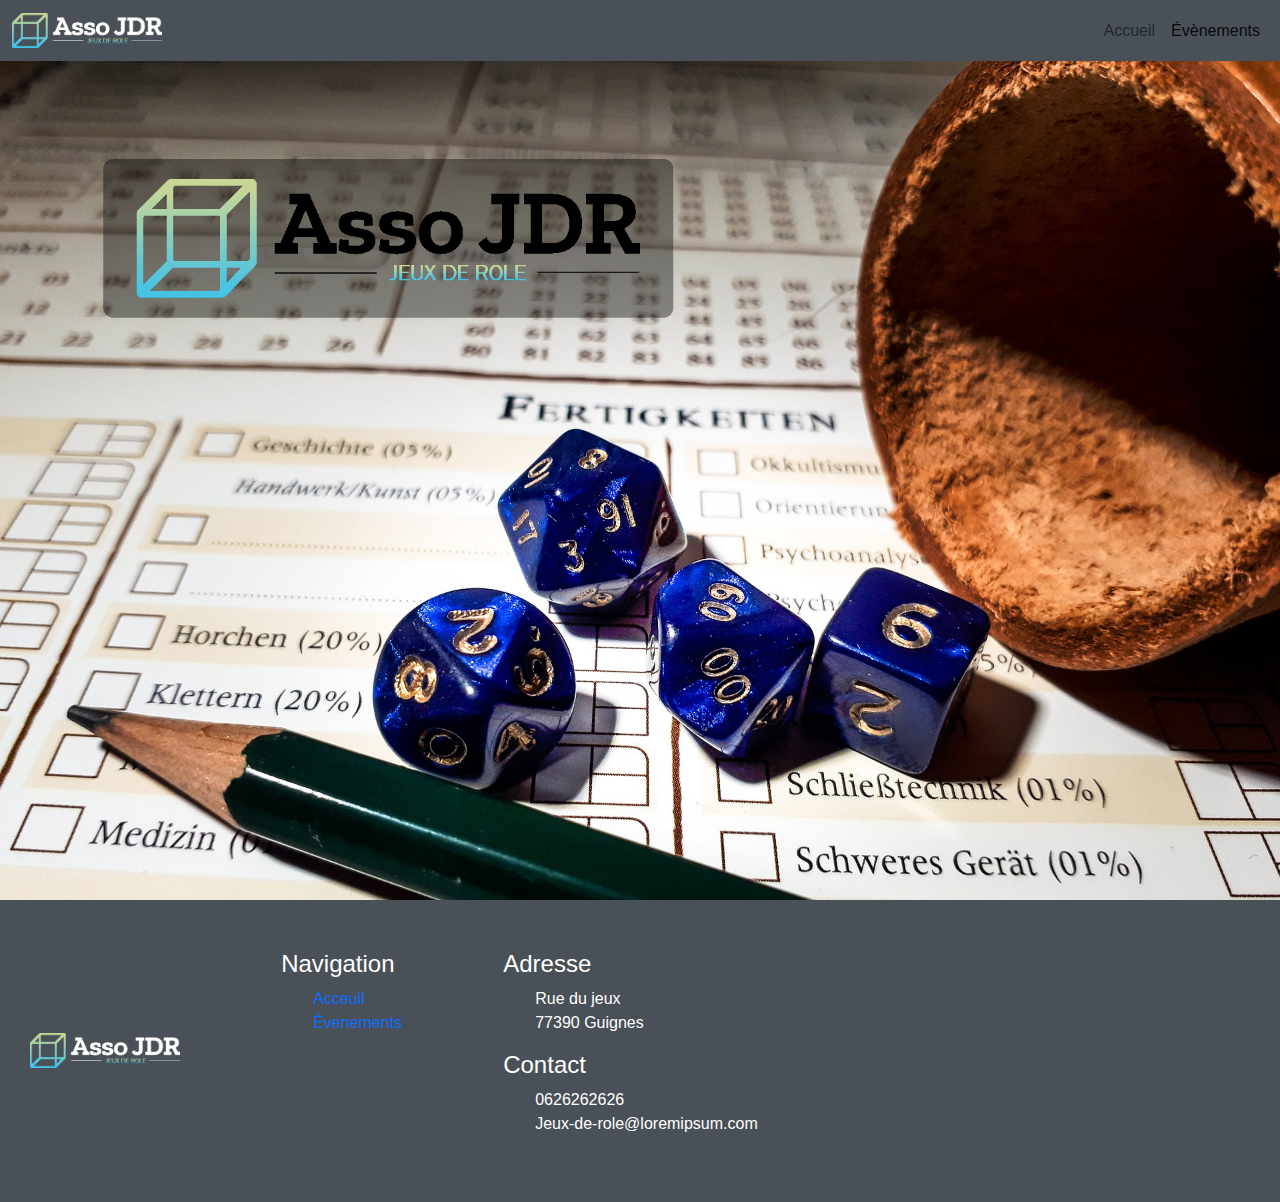
==== src/pages/event.html @ a0a7f938 "#8 Event" ====
<!DOCTYPE html>
<html lang="fr">
<head>
    <meta charset="UTF-8">
  <meta http-equiv="X-UA-Compatible" content="IE=edge">
  <meta name="viewport" content="width=device-width, initial-scale=1.0">

  <!-- Title / Description / Icone -->
  <title>Asso-JDR | Évènements</title>
  <meta name="description" content="Association rassemblant des passionner du jeu de rôle de table ou papier. | Retrouver sur cette page tous les événements à venir concernant la pratique du jeu de rôle.">
  <link rel="icon" href="../assets/logo/Tabs-logo.png">

  <!-- CSS -->
  <link rel="stylesheet" href="../Bootstrap/css/bootstrap.min.css">
  <link rel="stylesheet" href="css/event.css">
  <link rel="stylesheet" href="../css/index.css">
  <link rel="stylesheet" href="../css/header.css">
  <link rel="stylesheet" href="../css/footer.css">
  
  <!-- JAVASCRIPT -->
  <script src="../Bootstrap/js/bootstrap.min.js" defer></script>
</head>
<body>
    
    <header>

        <nav class="navbar navbar-expand-lg d-flex justify-content-between">
          <div class="container-fluid">
            <a class="navbar-brand" href="/">
              <img class="navbar-logo" src="../assets/logo/Asso-JDR-logo.png" alt="Asso JDR" width="150" height="35">
            </a>
            <button class="navbar-toggler" type="button" data-bs-toggle="collapse" data-bs-target="#navbarNav"
              aria-controls="navbarNav" aria-expanded="false" aria-label="Toggle navigation">
              <span class="navbar-toggler-icon"></span>
            </button>
            <div class="collapse navbar-collapse d-flex-lg justify-content-lg-end" id="navbarNav">
              <ul class="navbar-nav">
                <li class="nav-item">
                  <a class="nav-link text-center" aria-current="page" href="/">Accueil</a>
                </li>
                <li class="nav-item">
                  <a class="nav-link active text-center" href="event.html">Évènements</a>
                </li>
              </ul>
            </div>
          </div>
        </nav>
    
        <div class="header-content">
          <img class="image-presentation-1" src="../assets/img/presentation 1_2.jpg" alt="Image de presentation Asso JDR">
    
          <span class="head-separation"></span>
    
        </div>
    
    </header>

    <footer>
        <section>
          <img src="../assets/logo/Asso-JDR-logo.png" alt="Asso-JDR" width="150" height="35">
        </section>
        <section>
          <h4>Navigation</h4>
          <nav>
            <ul class="footer-nav">
              <li><a href="index.html">Acceuil</a></li>
              <li><a href="#">Évenements</a></li>
            </ul>
          </nav>
        </section>
        <section>
          <div>
            <h4>Adresse</h4>
            <ul>
              <li>Rue du jeux</li>
              <li>77390 Guignes</li>
            </ul>
          </div>
          <div>
            <h4>Contact</h4>
            <ul>
              <li>0626262626</li>
              <li>Jeux-de-role@loremipsum.com</li>
            </ul>
          </div>
        </section>
        <section>
          <iframe src="https://www.google.com/maps/embed?pb=!1m18!1m12!1m3!1d2636.804108152598!2d2.798997715935182!3d48.63273052452254!2m3!1f0!2f0!3f0!3m2!1i1024!2i768!4f13.1!3m3!1m2!1s0x47ef5588c4fbda25%3A0x734cc25dc79d7ba1!2sRue%20du%20Jeu%2C%2077390%20Guignes!5e0!3m2!1sfr!2sfr!4v1670507199453!5m2!1sfr!2sfr" width="100%" height="100%" style="border:0;" allowfullscreen="" loading="lazy" referrerpolicy="no-referrer-when-downgrade"></iframe>
        </section>
    </footer>
</body>
</html>
---- src/css/index.css ----
/* general / reset */

*,li, a {
    font-family: 'Segoe UI', Tahoma, Geneva, Verdana, sans-serif;
    margin: 0;
    padding: 0;
    color: white;
    text-decoration: none;
    list-style: none;
}

p {
    color: var(--bs-gray-600);
    font-size: 12px;
    font-weight: 600;
}

h1, h3 {
    font-weight: bold;
}

h1 {
    font-size: 28px;
}

h2 {
    color: var(--bs-primary);
    font-size: 12px;
    font-weight: bold;
    width: 100%;
    text-align: center;
    padding-bottom: 45px;
}

h3 {
    font-size: 16px;
}

body {
    background: var(--bs-body-color);
    overflow-x: hidden;
}

.img-border {
    background: transparent;
    border: solid 1px var(--bs-white);
    border-bottom-right-radius: 10px;
    width: 100%;
    height: 100%;
}

.img-design-border {
    position: relative;
}

.img-design-border>div {
    position: absolute;
    top: 0;
    left: 0;
    border-bottom-right-radius: 15px;
    border-top-left-radius: 15px;
    width: 95%;
    height: 95%;
    overflow: hidden;
}

.img-design-border>div>img {
    width: 100%;
    height: 100%;
    object-fit: cover;
}

.img-design-border>span {
    display: inline-block;
    background: transparent;
    border: solid 1px var(--bs-white);
    border-bottom-right-radius: 15px;
    position: absolute;
    top: 15px;
    left: 15px;
    width: 95%;
    height: 95%;
}

@media screen and (min-width: 700px) {

    h1 {
        font-size: 48px;
    }
    h3 {
        font-size: 32px;
    }
    
    h2 {
        font-size: 24px;
    }

    p {
        font-size: 20px;
    }
    
    .img-design-border>span {
        border-width: 2px;
    }

    .img-design-border>div {
        border-bottom-right-radius: 25px;
        border-top-left-radius: 25px;
    }

    .img-design-border>span {
        border-bottom-right-radius: 25px;
        top: 25px;
        left: 25px;
    }
}
---- src/css/header.css ----
/* headder */

/** navbar **/

.navbar {
    background-color: var(--bs-gray-700);
}

.navbar-logo {
    width: 150px;
    height: auto;
}

/** Header content **/

.header-content {
    display: flex;
    flex-direction: column;
    align-items: center;
    gap: 20px;
}
.image-presentation-1 {
    width: 100%;
    height: auto;
    overflow-x: hidden;
}

.head-separation {
    background: var(--bs-primary);
    height: 2px;
    width: 50vw;
}

/*** Header text ***/

.header-text {
    padding: 0 50px;
}

@media screen and (min-width: 700px) {

    .head-separation {
        display: none;
    }

    .header-text {
        position: absolute;
        top: 45vw;
        background: rgba(0, 0, 0, 0.4);
        backdrop-filter: blur(3px);
        border-radius: 15px;
        padding: 20px 60px;
        width: 650px;
    }
    .header-text>p {
        color: white;
    }
}

/** tablette to desktop 1240px **/

@media screen and (min-width: 1240px) {

    header {
        max-height: 100vh;
        overflow-y: hidden;
    }

    .header-text {
        top: 600px;
    }
}
---- src/css/footer.css ----
footer {
    background-color: var(--bs-gray-700);
    padding: 50px 30px;
    display: grid;
    grid-template-columns: 50% 50%;
    grid-template-rows: auto auto auto;
    gap: 10px;
    font-size: 0.8em;
}

.footer-nav>li>a {
    color: var(--bs-primary);
}

footer>section:first-child {
    display: flex;
    align-items: center;
    height: 100%;
}

@media screen and (min-width: 1240px) {

    footer {
        font-size: 1em;
        grid-template-columns: auto auto auto auto;
        grid-template-rows: auto;
    }
}
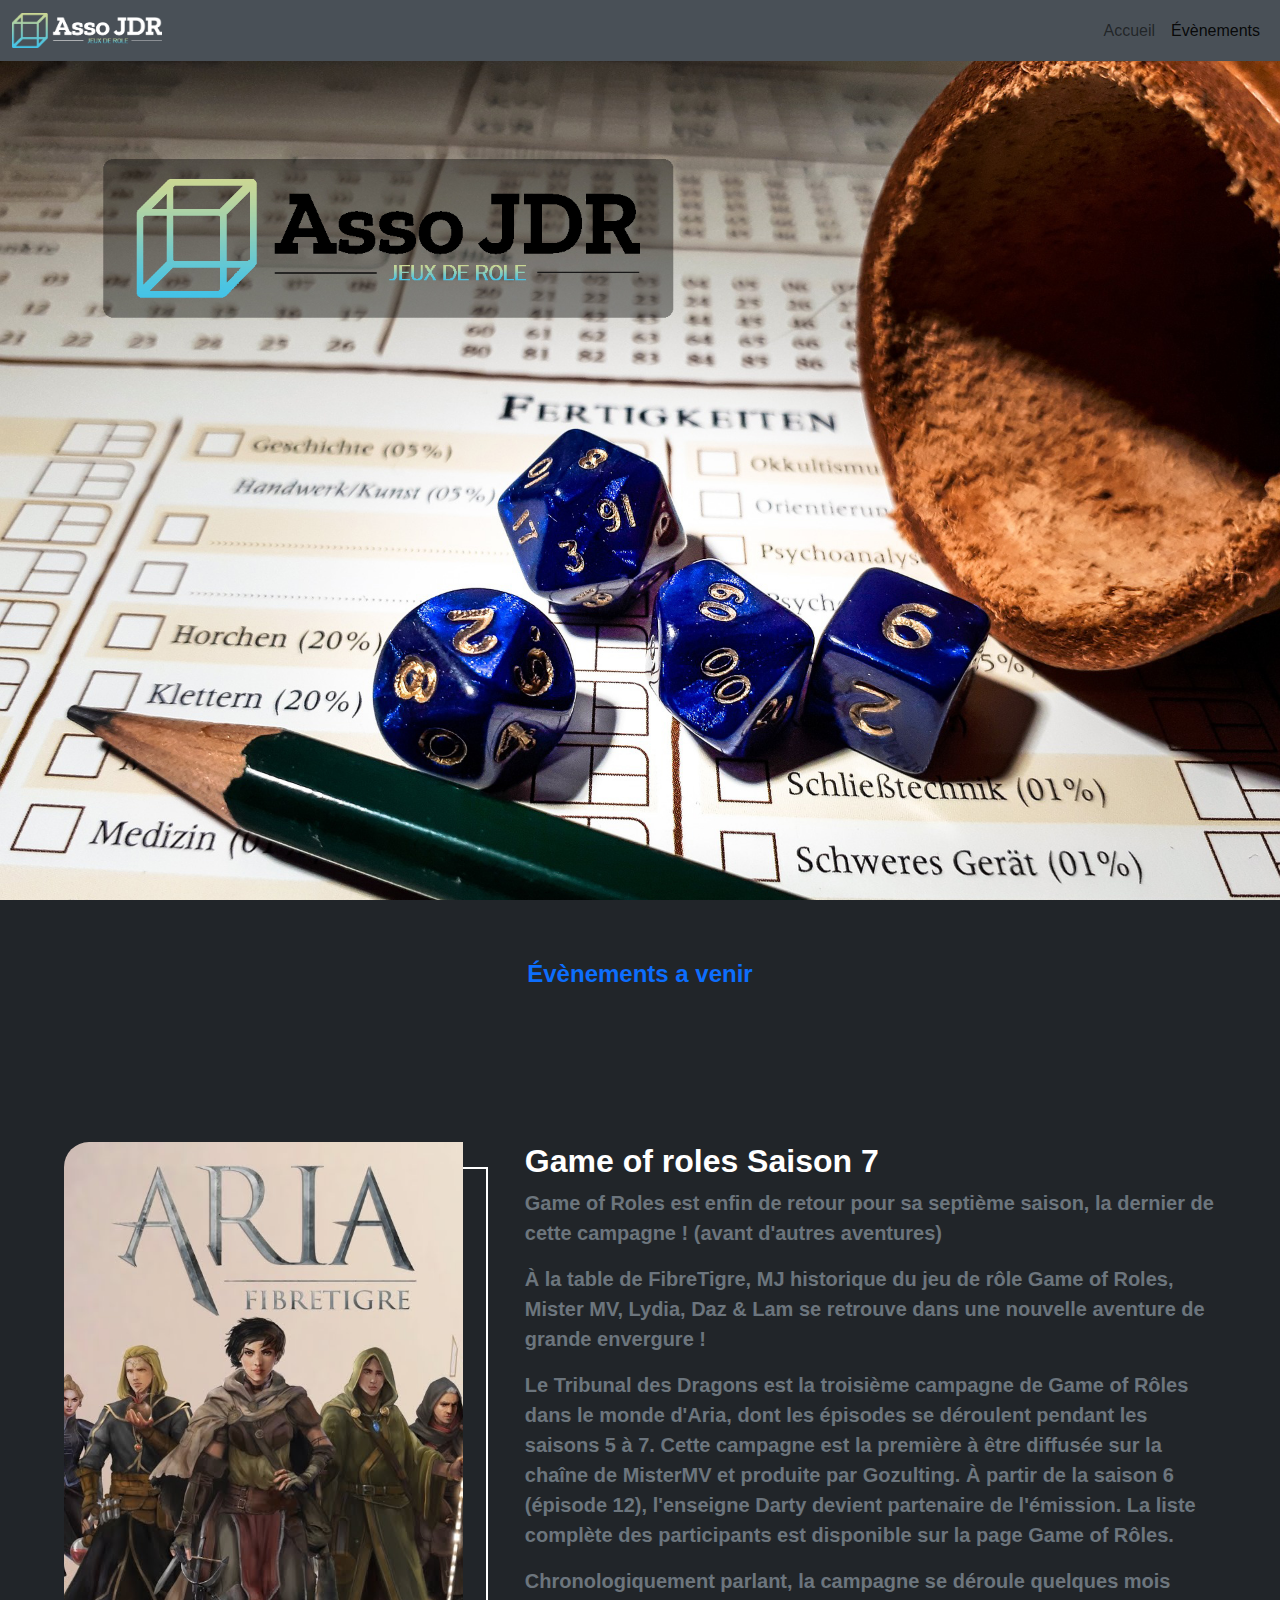
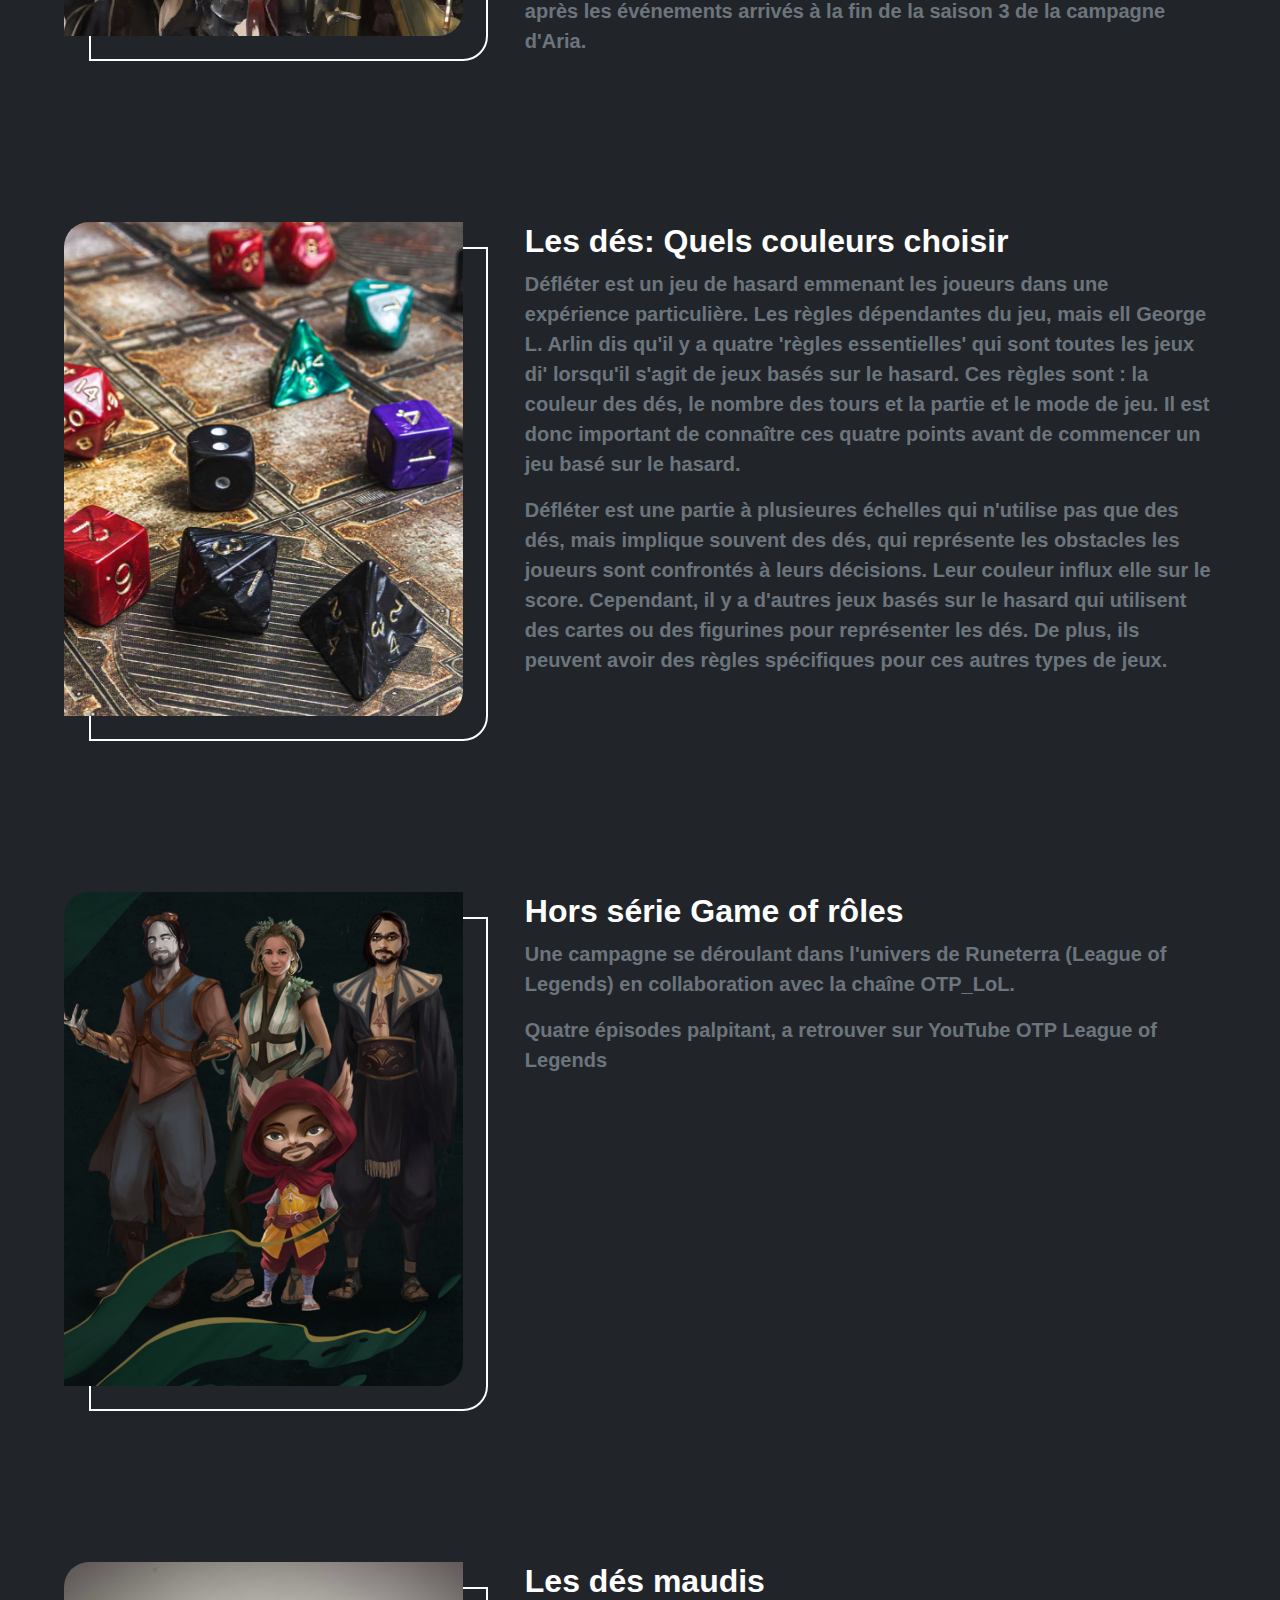
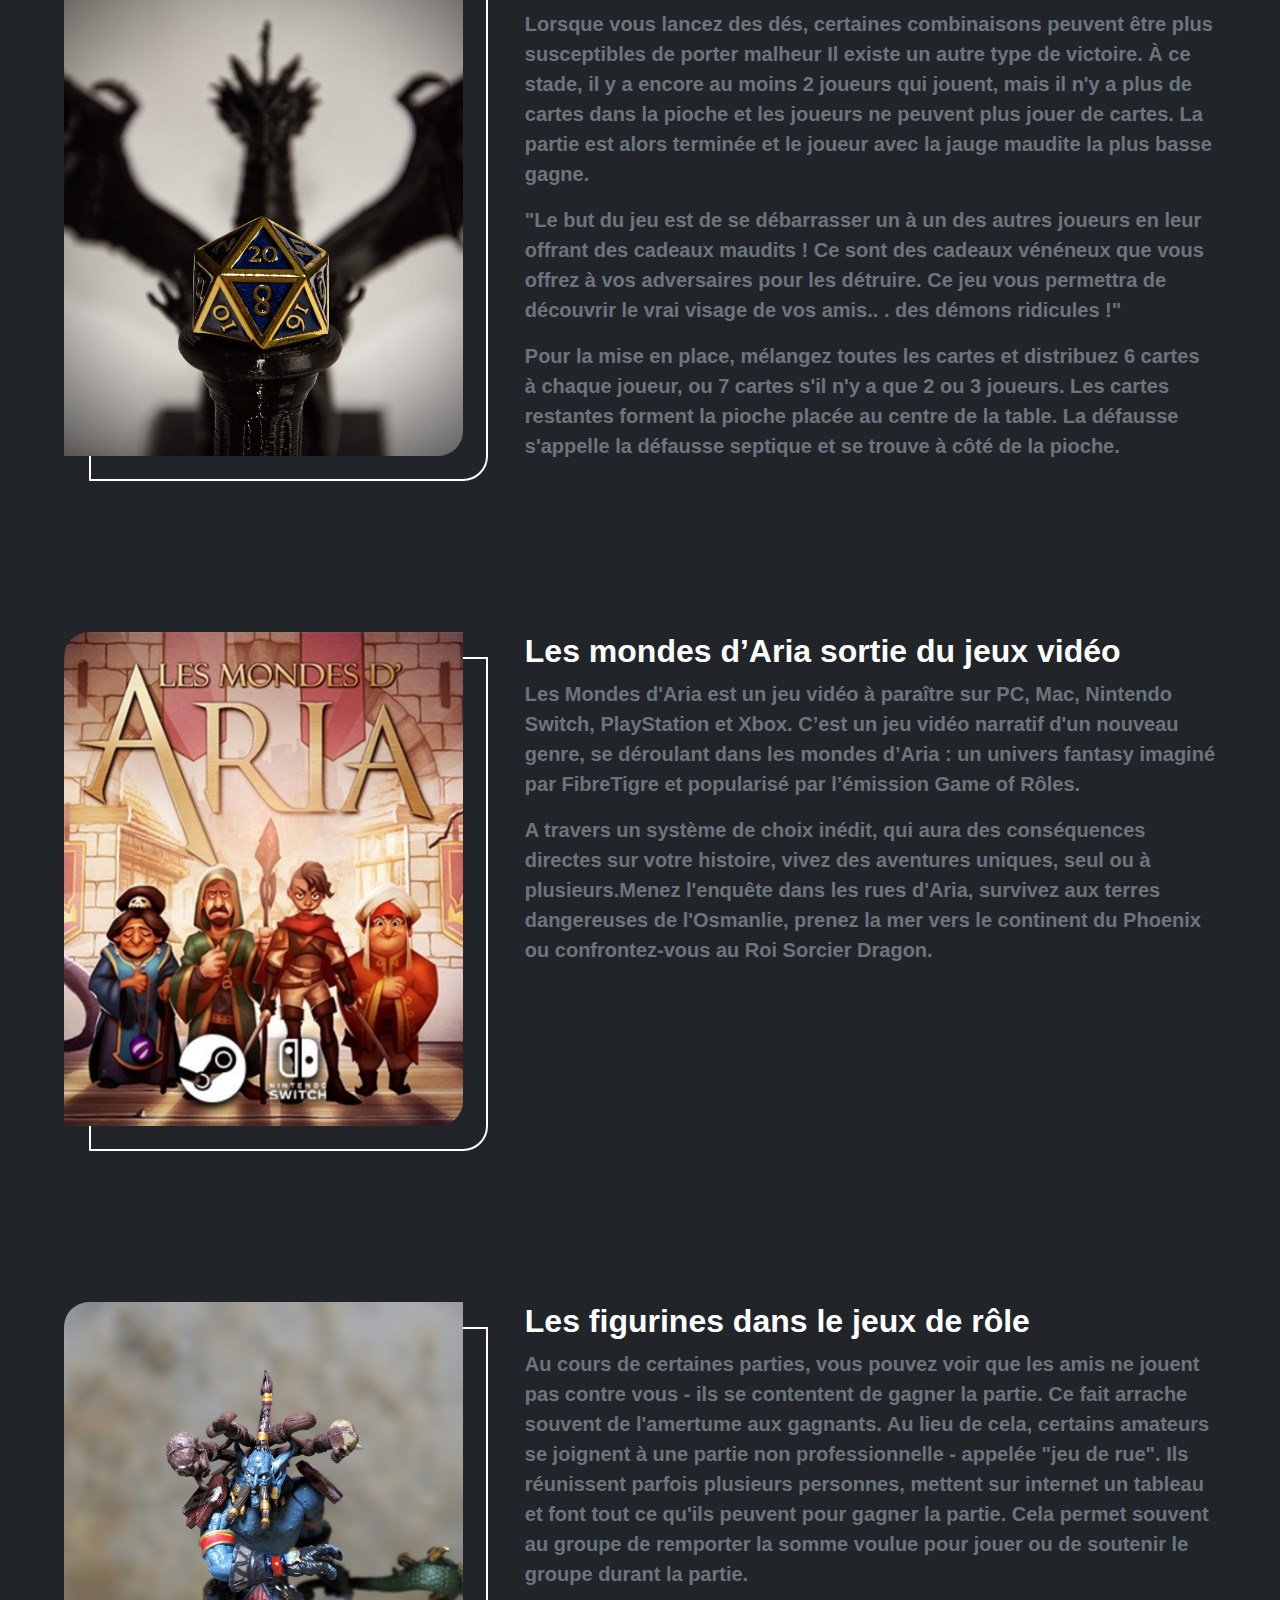
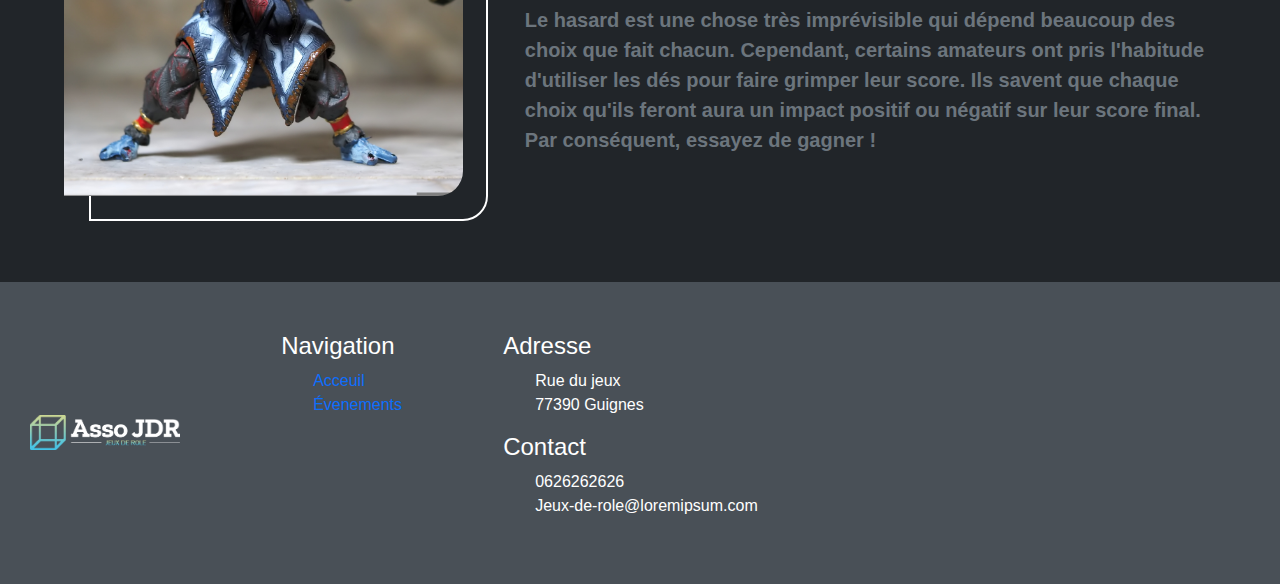
==== commit 52ec3b29: "#8 Event Responsive Link" ====
--- a/src/pages/event.html
+++ b/src/pages/event.html
@@ -16,6 +16,7 @@
   <link rel="stylesheet" href="../css/index.css">
   <link rel="stylesheet" href="../css/header.css">
   <link rel="stylesheet" href="../css/footer.css">
+  <link rel="stylesheet" href="../css/main.css">
   
   <!-- JAVASCRIPT -->
   <script src="../Bootstrap/js/bootstrap.min.js" defer></script>
@@ -55,6 +56,135 @@
     
     </header>
 
+    <main class="event-page">
+        <h2>Évènements a venir</h2>
+
+        <div class="art-event-page">
+            <article id="event-1">
+                <section class="img-design-border">
+                    <span></span>
+                    <div>
+                        <img src="../assets/img/event-1.jpg" alt="Game of roles Saison 7" width="160" height="200">
+                    </div>
+                </section>
+    
+                <section>
+                    <h3>Game of roles Saison 7</h3>
+                    <p>
+                        Game of Roles est enfin de retour pour sa septième saison, la dernier de    cette campagne ! (avant d'autres aventures)
+                    </p>
+                    <p>
+                        À la table de FibreTigre, MJ historique du jeu de rôle Game of Roles, Mister MV, Lydia, Daz & Lam se retrouve dans une nouvelle aventure de grande envergure !
+                    </p>
+                    <p>
+                        Le Tribunal des Dragons est la troisième campagne de Game of Rôles dans le monde d'Aria, dont les épisodes se déroulent pendant les saisons 5 à 7.
+                        Cette campagne est la première à être diffusée sur la chaîne de MisterMV et produite par Gozulting. À partir de la saison 6 (épisode 12), l'enseigne Darty devient partenaire de l'émission.
+                        La liste complète des participants est disponible sur la page Game of Rôles.
+                    </p>
+                    <p>
+                        Chronologiquement parlant, la campagne se déroule quelques mois après les événements arrivés à la fin de la saison 3 de la campagne d'Aria.    
+                    </p>
+                </section>
+            </article>
+    
+            <article id="event-2">
+                <section class="img-design-border">
+                    <span></span>
+                    <div>
+                        <img src="../assets/img/event-2.jpg" alt="Les dés: Quels couleurs choisir" width="160" height="200">
+                    </div>
+                </section>
+    
+                <section>
+                    <h3>Les dés: Quels couleurs choisir</h3>
+                    <p>
+                        Défléter est un jeu de hasard emmenant les joueurs dans une expérience particulière. Les règles dépendantes du jeu, mais ell George L. Arlin dis qu'il y a quatre 'règles essentielles' qui sont toutes les jeux di' lorsqu'il s'agit de jeux basés sur le hasard. Ces règles sont : la couleur des dés, le nombre des tours et la partie et le mode de jeu. Il est donc important de connaître ces quatre points avant de commencer un jeu basé sur le hasard.
+                    </p>
+                    <p>
+                        Défléter est une partie à plusieures échelles qui n'utilise pas que des dés, mais implique souvent des dés, qui représente les obstacles les joueurs sont confrontés à leurs décisions. Leur couleur influx elle sur le score. Cependant, il y a d'autres jeux basés sur le hasard qui utilisent des cartes ou des figurines pour représenter les dés. De plus, ils peuvent avoir des règles spécifiques pour ces autres types de jeux.
+                    </p>
+                </section>
+            </article>
+    
+            <article id="event-3">
+                <section class="img-design-border">
+                    <span></span>
+                    <div>
+                        <img src="../assets/img/event-3.png" alt="Hors série Game of rôles" width="160" height="200">
+                    </div>
+                </section>
+                <section>
+                    <h3>Hors série Game of rôles</h3>
+                    <p>
+                        Une campagne se déroulant dans l'univers de Runeterra (League of Legends) en collaboration avec la chaîne OTP_LoL.
+                    </p>
+                    <p>
+                        Quatre épisodes palpitant, a retrouver sur YouTube OTP League of Legends
+                    </p>
+                </section>
+            </article>
+    
+            <article id="event-4">
+                <section class="img-design-border">
+                    <span></span>
+                    <div>
+                        <img src="../assets/img/event-4.jpg" alt="Les dés maudis" width="160" height="200">
+                    </div>
+                </section>
+                <section>
+                    <h3>Les dés maudis</h3>
+                    <p>
+                        Lorsque vous lancez des dés, certaines combinaisons peuvent être plus susceptibles de porter malheur
+    Il existe un autre type de victoire. À ce stade, il y a encore au moins 2 joueurs qui jouent, mais il n'y a plus de cartes dans la pioche et les joueurs ne peuvent plus jouer de cartes. La partie est alors terminée et le joueur avec la jauge maudite la plus basse gagne.
+                    </p>
+                    <p>
+                        "Le but du jeu est de se débarrasser un à un des autres joueurs en leur offrant des cadeaux maudits ! Ce sont des cadeaux vénéneux que vous offrez à vos adversaires pour les détruire. Ce jeu vous permettra de découvrir le vrai visage de vos amis.. . des démons ridicules !"
+                    </p>
+                    <p>
+                        Pour la mise en place, mélangez toutes les cartes et distribuez 6 cartes à chaque joueur, ou 7 cartes s'il n'y a que 2 ou 3 joueurs. Les cartes restantes forment la pioche placée au centre de la table. La défausse s'appelle la défausse septique et se trouve à côté de la pioche.
+                    </p>
+                </section>
+            </article>
+    
+            <article id="event-5">
+                <section class="img-design-border">
+                    <span></span>
+                    <div>
+                        <img src="../assets/img/event-5.jpg" alt="Les mondes d’Aria sortie du jeux vidéo" width="160" height="200" >
+                    </div>
+                </section>
+                <section>
+                    <h3>Les mondes d’Aria sortie du jeux vidéo</h3>
+                    <p>
+                        Les Mondes d'Aria est un jeu vidéo à paraître sur PC, Mac, Nintendo Switch, PlayStation et Xbox. C’est un jeu vidéo narratif d'un nouveau genre, se déroulant dans les mondes d’Aria : un univers fantasy imaginé par FibreTigre et popularisé par l’émission Game of Rôles.
+                    </p>
+                    <p>
+                        A travers un système de choix inédit, qui aura des conséquences directes sur votre histoire, vivez des aventures uniques, seul ou à plusieurs.Menez l'enquête dans les rues d'Aria, survivez aux terres dangereuses de l'Osmanlie, prenez la mer vers le continent du Phoenix ou confrontez-vous au Roi Sorcier Dragon.
+                    </p>
+                </section>
+            </article>
+    
+            <article id="event-6">
+                <section class="img-design-border">
+                    <span></span>
+                    <div>
+                        <img src="../assets/img/event-6.jpg" alt="Les figurines dans le jeux de rôle" width="160" height="200">
+                    </div>
+                </section>
+                <section>
+                    <h3>Les figurines dans le jeux de rôle</h3>
+                    <p>
+                        Au cours de certaines parties, vous pouvez voir que les amis ne jouent pas contre vous - ils se contentent de gagner la partie. Ce fait arrache souvent de l'amertume aux gagnants. Au lieu de cela, certains amateurs se joignent à une partie non professionnelle - appelée "jeu de rue". Ils réunissent parfois plusieurs personnes, mettent sur internet un tableau et font tout ce qu'ils peuvent pour gagner la partie. Cela permet souvent au groupe de remporter la somme voulue pour jouer ou de soutenir le groupe durant la partie.
+                    </p>
+                    <p>
+                        Le hasard est une chose très imprévisible qui dépend beaucoup des choix que fait chacun. Cependant, certains amateurs ont pris l'habitude d'utiliser les dés pour faire grimper leur score. Ils savent que chaque choix qu'ils feront aura un impact positif ou négatif sur leur score final. Par conséquent, essayez de gagner !
+                    </p>
+                </section>
+            </article>
+    
+        </div>
+    </main>
+
     <footer>
         <section>
           <img src="../assets/logo/Asso-JDR-logo.png" alt="Asso-JDR" width="150" height="35">
@@ -63,8 +193,8 @@
           <h4>Navigation</h4>
           <nav>
             <ul class="footer-nav">
-              <li><a href="index.html">Acceuil</a></li>
-              <li><a href="#">Évenements</a></li>
+              <li><a href="/">Acceuil</a></li>
+              <li><a href="event.html">Évenements</a></li>
             </ul>
           </nav>
         </section>
--- a/src/pages/css/event.css
+++ b/src/pages/css/event.css
@@ -0,0 +1,48 @@
+main.event-page {
+    gap: 0;
+}
+
+.art-event-page {
+    display: flex;
+    flex-direction: column;
+    gap: 100px;
+}
+
+.art-event-page>article {
+    display: flex;
+    flex-direction: column;
+    gap: 30px;
+}
+
+.art-event-page>article>section:first-child {
+    width: 180px;
+    height: 220px;
+}
+
+@media screen and (min-width: 700px) {
+
+    .art-event-page>article>section:first-child {
+        width: 420px;
+        height: 520px;
+    }
+}
+
+@media screen and (min-width: 1240px) {
+
+    main.event-page {
+        gap: 100px;
+    }
+
+    .art-event-page {
+        gap: 150px;
+    }
+    
+    .art-event-page>article {
+        flex-direction: row;
+        justify-content: space-between;
+    }
+
+    .art-event-page>article>section:last-child {
+        width: 60%;
+    }
+}--- a/src/css/main.css
+++ b/src/css/main.css
@@ -0,0 +1,18 @@
+/* main */
+
+main {
+    width: 100%;
+    padding: 60px 35px;
+    display: flex;
+    flex-direction: column;
+    gap: 150px;
+}
+
+@media screen and (min-width: 700px) {
+
+    main {
+        width: 100%;
+        padding-left: 5%;
+        padding-right: 5%;
+    }
+}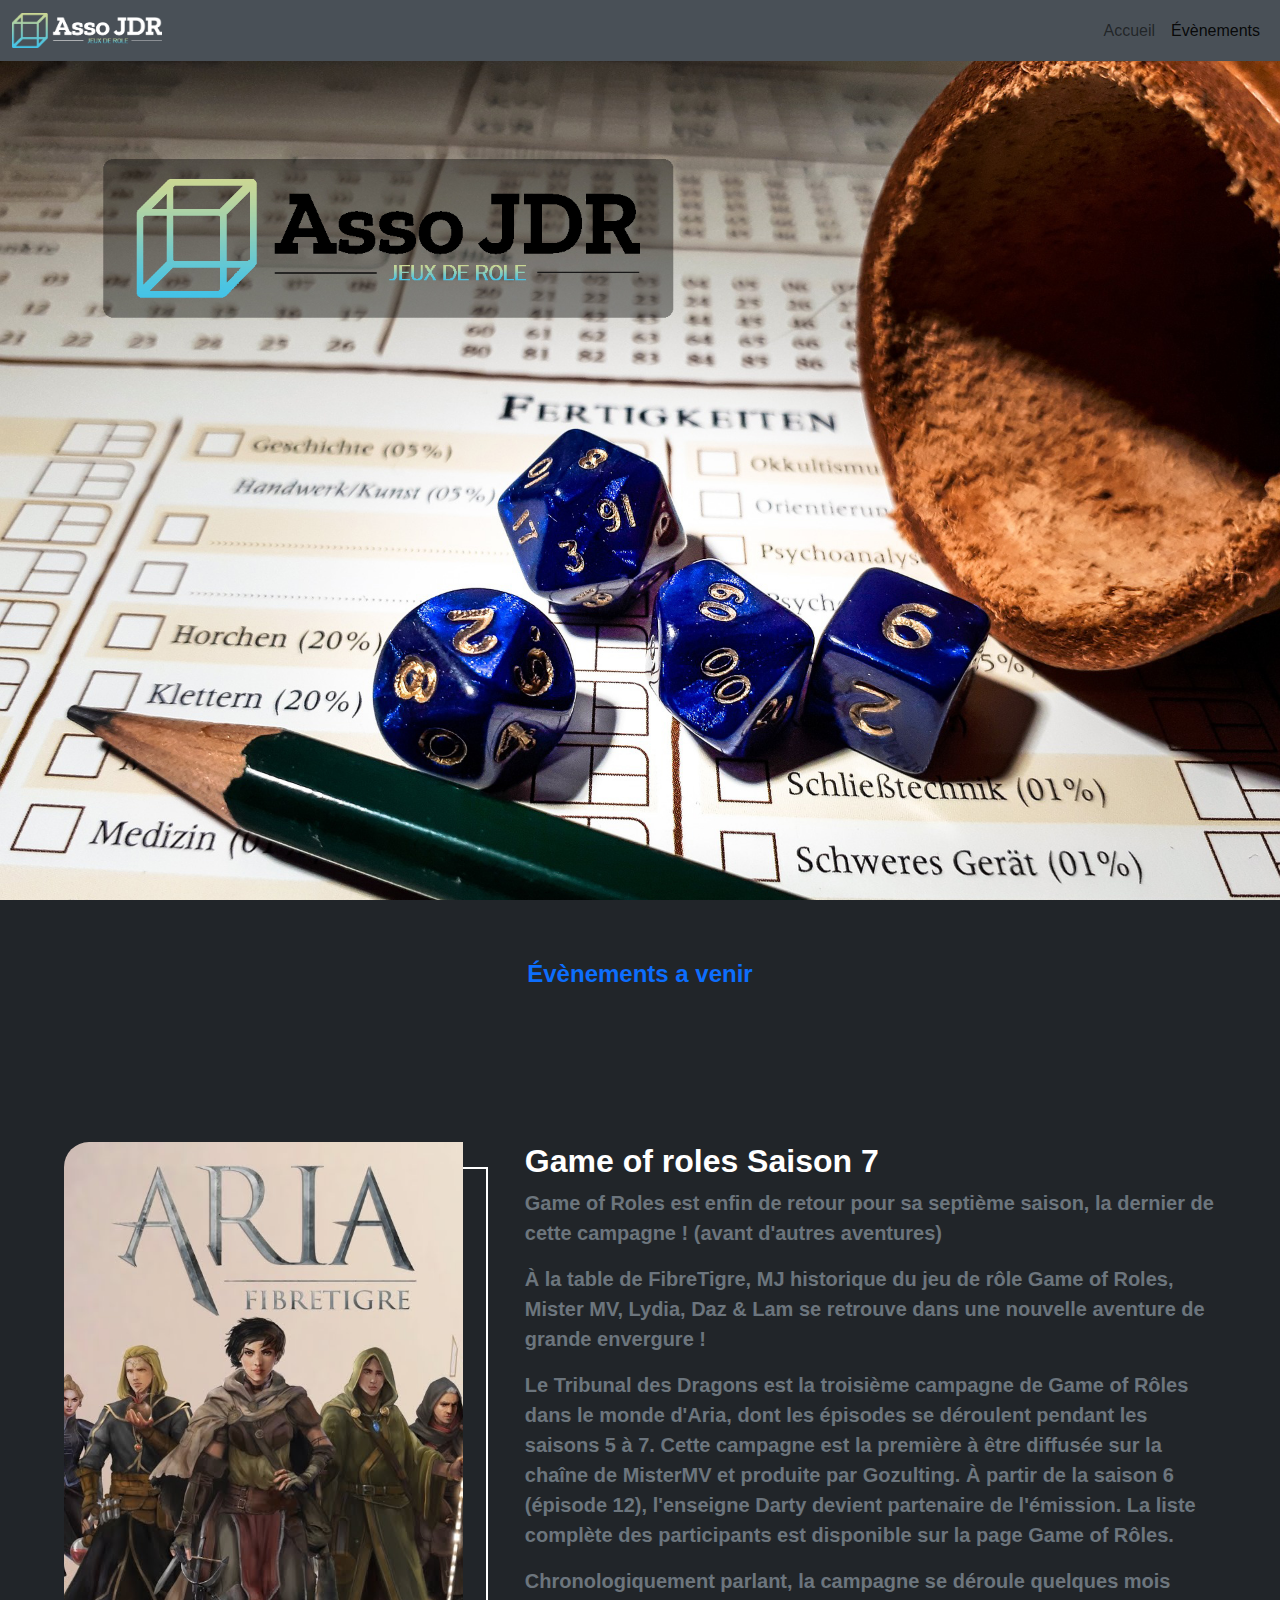
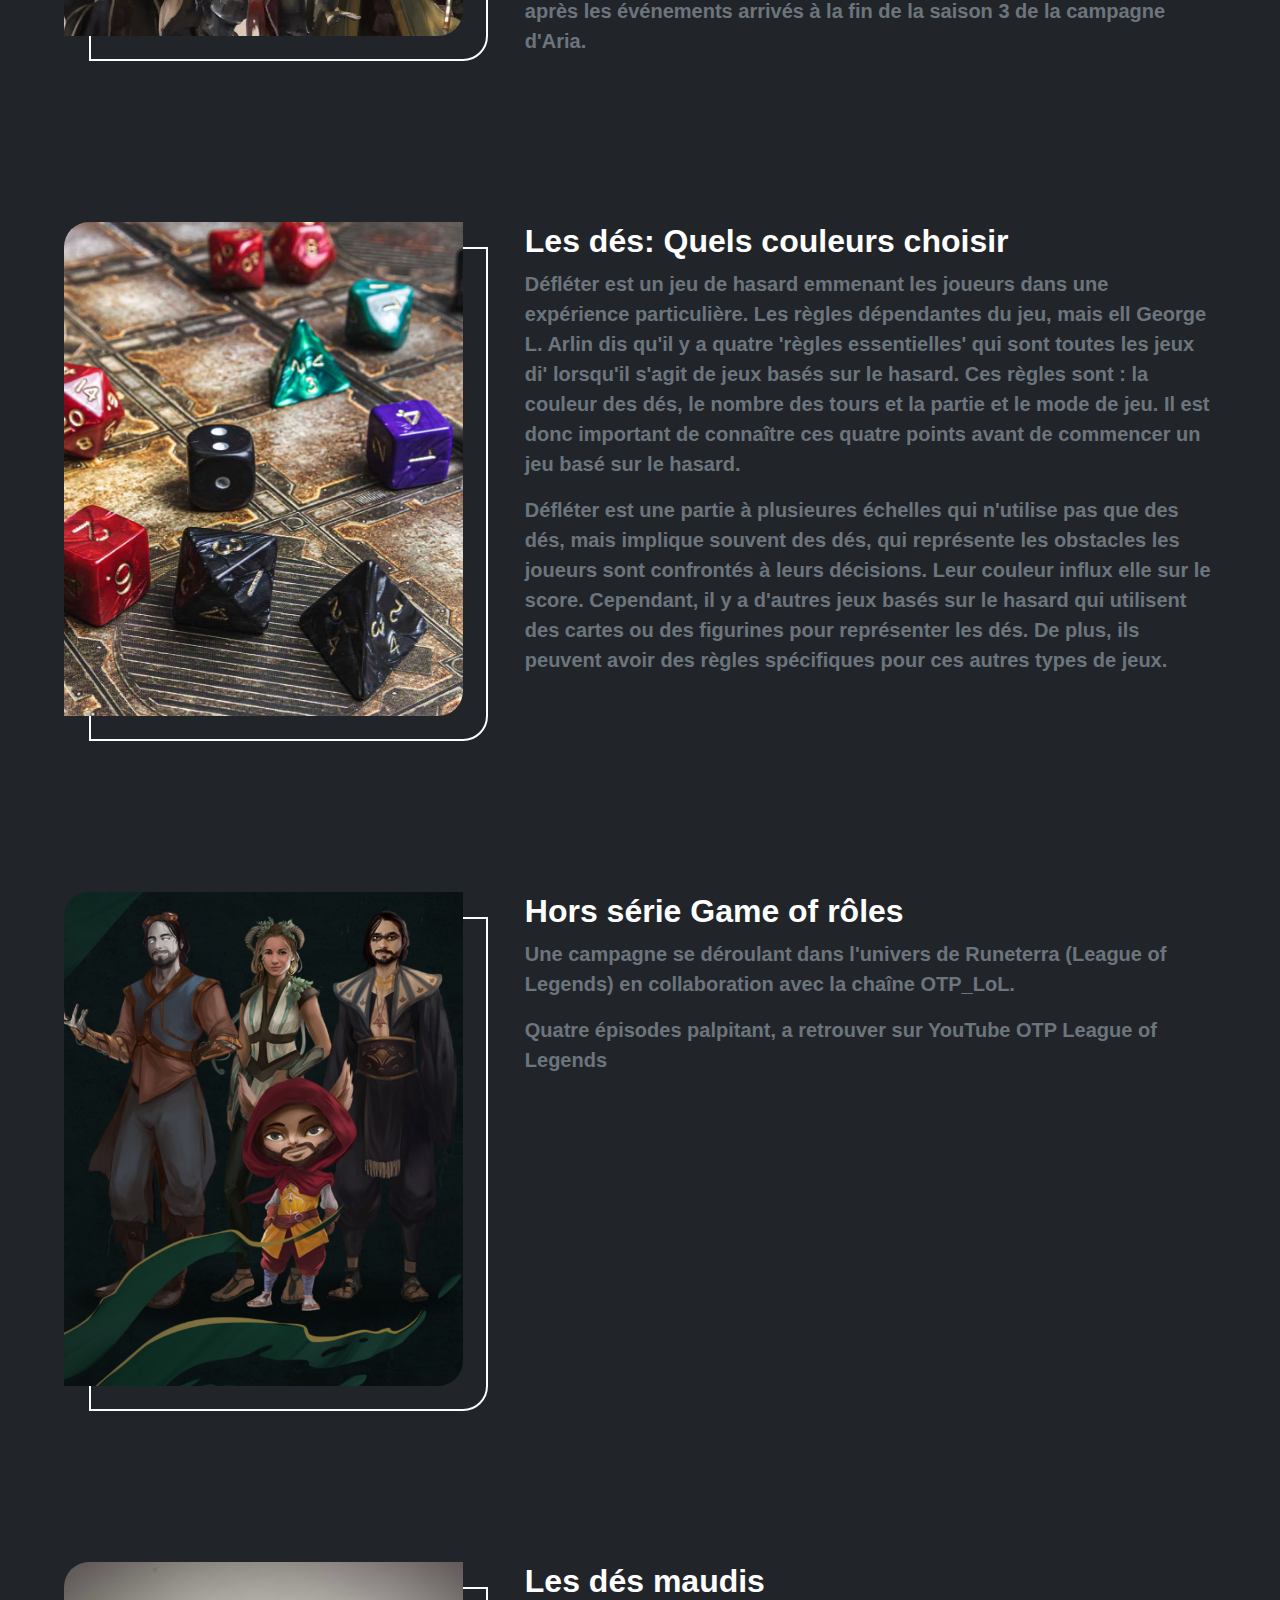
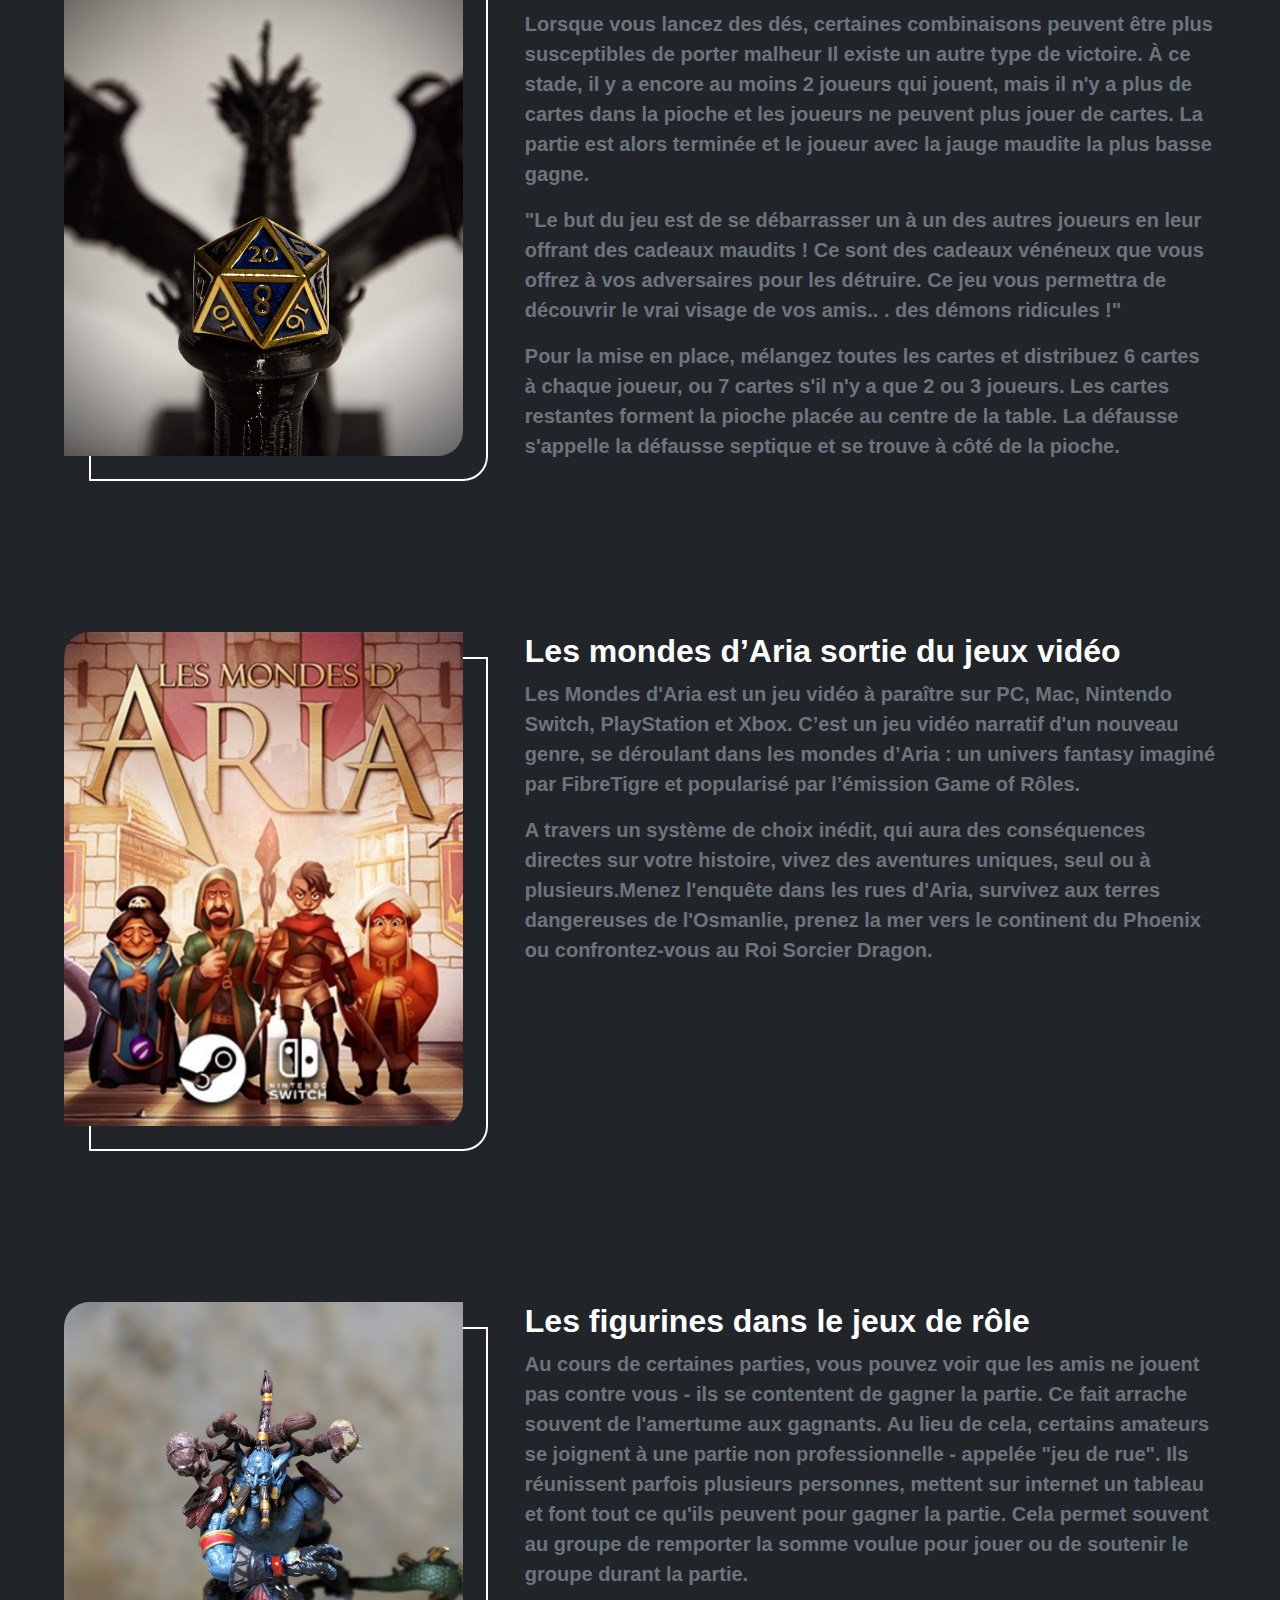
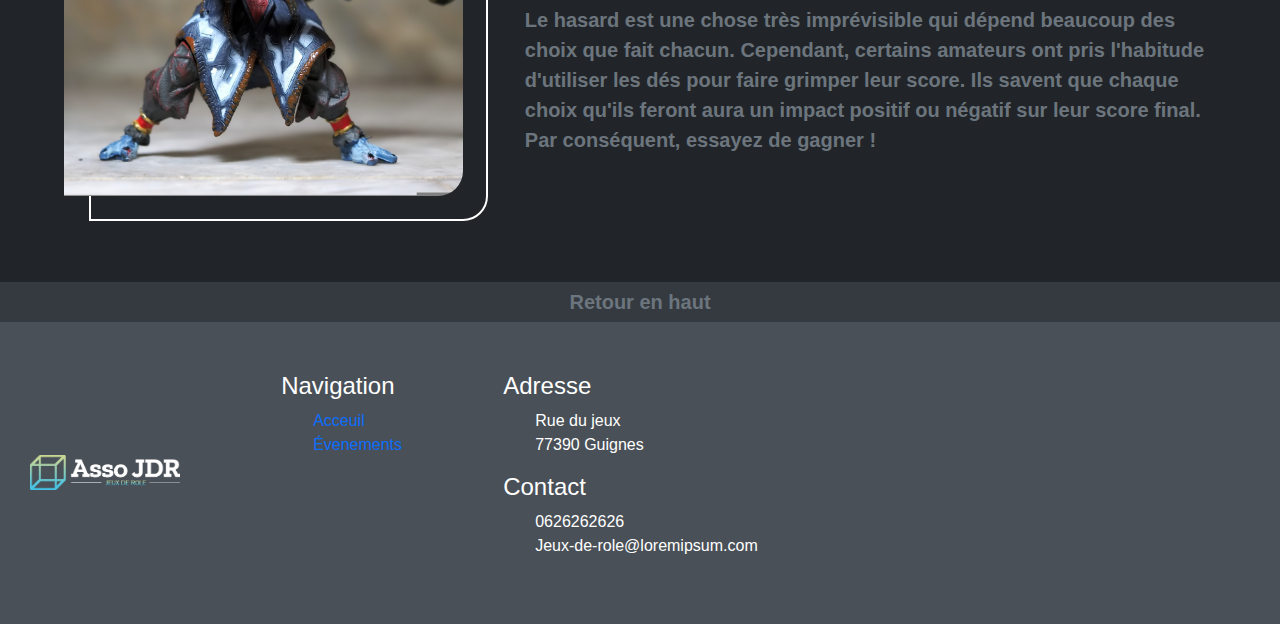
==== commit 6499a87e: "#9 Back to top" ====
--- a/src/pages/event.html
+++ b/src/pages/event.html
@@ -23,7 +23,7 @@
 </head>
 <body>
     
-    <header>
+    <header id="header">
 
         <nav class="navbar navbar-expand-lg d-flex justify-content-between">
           <div class="container-fluid">
@@ -185,6 +185,14 @@
         </div>
     </main>
 
+    <div class="back-to-top">
+        <a href="event.html#header">
+          <p>
+            Retour en haut
+          </p>
+        </a>
+    </div>
+
     <footer>
         <section>
           <img src="../assets/logo/Asso-JDR-logo.png" alt="Asso-JDR" width="150" height="35">
--- a/src/css/index.css
+++ b/src/css/index.css
@@ -82,6 +82,24 @@
     height: 95%;
 }
 
+.back-to-top {
+    width: 100%;
+    height: 40px;
+    background-color: var(--bs-gray-800);
+    display: flex;
+    justify-content: center;
+    align-items: center;
+}
+
+.back-to-top>a ,a>p {
+    width: 100%;
+    height: 100%;
+    display: flex;
+    justify-content: center;
+    align-items: center;
+    margin: 0;
+}
+
 @media screen and (min-width: 700px) {
 
     h1 {
